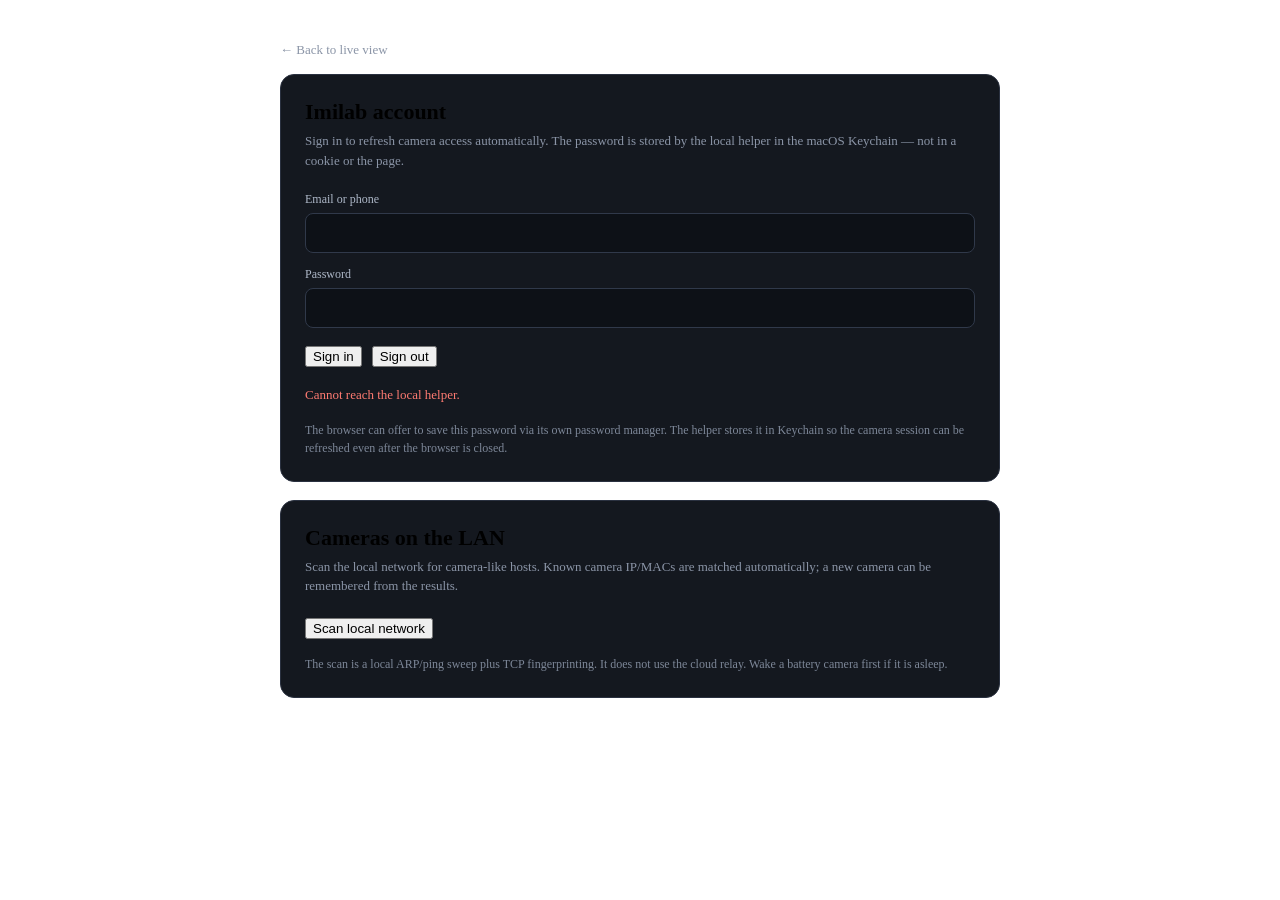
==== web/static/settings.html @ fc8f1063 "Initial commit: local EC4 viewer with LAN camera scan" ====
<!doctype html>
<html lang="en">
<head>
  <meta charset="utf-8">
  <meta name="viewport" content="width=device-width, initial-scale=1">
  <title>EC4 Live — Settings</title>
  <link rel="stylesheet" href="/static/style.css">
  <style>
    .settings-wrap { max-width: 720px; margin: 40px auto; padding: 0 20px; }
    .settings-card { background: #14181f; border: 1px solid #2a3140; border-radius: 14px; padding: 24px; }
    .settings-card + .settings-card { margin-top: 18px; }
    .settings-card h1 { margin: 0 0 6px; font-size: 22px; }
    .settings-sub { color: #8b95a7; font-size: 13px; line-height: 1.5; margin-bottom: 22px; }
    .field { margin-bottom: 14px; }
    .field label { display: block; color: #aeb8c8; font-size: 12px; margin-bottom: 6px; }
    .field input { width: 100%; box-sizing: border-box; background: #0d1117; color: #e6edf3;
      border: 1px solid #30394a; border-radius: 8px; padding: 11px 12px; font-size: 14px; }
    .field input:focus { outline: none; border-color: #4c8dff; }
    .row { display: flex; gap: 10px; align-items: center; margin-top: 18px; flex-wrap: wrap; }
    .status { margin-top: 18px; font-size: 13px; line-height: 1.5; color: #aeb8c8; white-space: pre-wrap; }
    .status.ok { color: #5fd38d; }
    .status.err { color: #ff7b72; }
    .note { margin-top: 16px; font-size: 12px; color: #7d8798; line-height: 1.5; }
    .back { display: inline-block; margin-bottom: 16px; color: #8b95a7; text-decoration: none; font-size: 13px; }
    .back:hover { color: #e6edf3; }
    .scan-meta { margin: 8px 0 14px; color: #7d8798; font-size: 12px; }
    .scan-group { margin-top: 16px; font-size: 12px; color: #8b95a7; text-transform: uppercase; letter-spacing: .04em; }
    .scan-host { display: flex; gap: 10px; align-items: center; justify-content: space-between;
      padding: 10px 0; border-top: 1px solid #232a36; font-size: 13px; }
    .scan-host:first-of-type { border-top: 0; }
    .scan-host-main { min-width: 0; }
    .scan-ip { color: #e6edf3; font-family: ui-monospace, SFMono-Regular, Menlo, monospace; }
    .scan-detail { color: #7d8798; font-size: 11px; margin-top: 2px;
      font-family: ui-monospace, SFMono-Regular, Menlo, monospace; }
    .scan-badge { display: inline-block; margin-left: 8px; padding: 2px 6px; border-radius: 5px;
      font-size: 10px; text-transform: uppercase; letter-spacing: .04em; vertical-align: 1px; }
    .scan-badge.camera { color: #5fd38d; background: #15301f; }
    .scan-badge.possible { color: #d8b45f; background: #332b14; }
    .scan-assign { display: flex; gap: 6px; align-items: center; flex-shrink: 0; }
    .scan-assign select { background: #0d1117; color: #e6edf3; border: 1px solid #30394a;
      border-radius: 7px; padding: 7px 8px; font-size: 12px; }
  </style>
</head>
<body>
  <div class="settings-wrap">
    <a class="back" href="/">← Back to live view</a>

    <div class="settings-card">
      <h1>Imilab account</h1>
      <div class="settings-sub">
        Sign in to refresh camera access automatically. The password is stored
        by the local helper in the macOS Keychain — not in a cookie or the page.
      </div>
      <form id="login-form" autocomplete="on">
        <div class="field">
          <label for="username">Email or phone</label>
          <input id="username" name="username" type="text" autocomplete="username" required>
        </div>
        <div class="field">
          <label for="password">Password</label>
          <input id="password" name="password" type="password" autocomplete="current-password" required>
        </div>
        <div class="row">
          <button class="btn" type="submit" id="login-btn">Sign in</button>
          <button class="btn ghost" type="button" id="logout-btn">Sign out</button>
        </div>
      </form>
      <div id="status" class="status">Checking session…</div>
      <div class="note">
        The browser can offer to save this password via its own password manager.
        The helper stores it in Keychain so the camera session can be refreshed
        even after the browser is closed.
      </div>
    </div>

    <div class="settings-card">
      <h1>Cameras on the LAN</h1>
      <div class="settings-sub">
        Scan the local network for camera-like hosts. Known camera IP/MACs are
        matched automatically; a new camera can be remembered from the results.
      </div>
      <div class="row" style="margin-top:0">
        <button class="btn" type="button" id="scan-btn">Scan local network</button>
        <span id="scan-status" class="status" style="margin-top:0"></span>
      </div>
      <div id="scan-results"></div>
      <div class="note">
        The scan is a local ARP/ping sweep plus TCP fingerprinting. It does not
        use the cloud relay. Wake a battery camera first if it is asleep.
      </div>
    </div>
  </div>
  <script>
    const $ = (id) => document.getElementById(id);
    function show(text, cls) {
      const el = $("status");
      el.textContent = text;
      el.className = "status" + (cls ? " " + cls : "");
    }
    function scanStatus(text, cls) {
      const el = $("scan-status");
      el.textContent = text;
      el.className = "status" + (cls ? " " + cls : "");
      el.style.marginTop = "0";
    }
    async function refresh() {
      try {
        const r = await fetch("/api/auth/status", {cache: "no-store"});
        const s = await r.json();
        const bits = [];
        if (s.username) bits.push("Account: " + s.username);
        if (s.imi_expires) bits.push("Imilab token: " + new Date(s.imi_expires).toLocaleString());
        bits.push("Camera token: " + (s.has_iot_token ? "active" : "missing"));
        if (s.has_keychain) bits.push("Password: in Keychain");
        show(bits.join("\n"), s.has_iot_token ? "ok" : "");
      } catch (e) {
        show("Cannot reach the local helper.", "err");
      }
    }
    function badge(text, cls) {
      const el = document.createElement("span");
      el.className = "scan-badge " + cls;
      el.textContent = text;
      return el;
    }
    function hostRow(host, cameraNames) {
      const row = document.createElement("div");
      row.className = "scan-host";
      const main = document.createElement("div");
      main.className = "scan-host-main";
      const ip = document.createElement("span");
      ip.className = "scan-ip";
      ip.textContent = host.ip;
      main.appendChild(ip);
      if (host.camera) main.appendChild(badge(host.camera, "camera"));
      else if (host.likely_camera) main.appendChild(badge("possible camera", "possible"));
      const detail = document.createElement("div");
      detail.className = "scan-detail";
      const parts = [];
      if (host.mac) parts.push(host.mac);
      if (host.ports && host.ports.length) parts.push("ports " + host.ports.join(", "));
      detail.textContent = parts.join(" · ") || "no open ports";
      main.appendChild(detail);
      row.appendChild(main);

      if (!host.camera && host.likely_camera && cameraNames.length) {
        const assign = document.createElement("div");
        assign.className = "scan-assign";
        const select = document.createElement("select");
        for (const name of cameraNames) {
          const opt = document.createElement("option");
          opt.value = name;
          opt.textContent = name;
          select.appendChild(opt);
        }
        const button = document.createElement("button");
        button.className = "btn ghost";
        button.type = "button";
        button.textContent = "Remember";
        button.addEventListener("click", async () => {
          button.disabled = true;
          try {
            const r = await fetch("/api/scan/remember", {
              method: "POST",
              headers: {"Content-Type": "application/json"},
              body: JSON.stringify({name: select.value, ip: host.ip, mac: host.mac || ""}),
            });
            const result = await r.json();
            if (!r.ok || result.ok === false) throw new Error(result.error || "save failed");
            scanStatus("Remembered " + select.value + " at " + host.ip + ".", "ok");
            await runScan();
          } catch (err) {
            scanStatus(err.message || "Could not remember device.", "err");
            button.disabled = false;
          }
        });
        assign.appendChild(select);
        assign.appendChild(button);
        row.appendChild(assign);
      }
      return row;
    }
    async function runScan() {
      const button = $("scan-btn");
      const results = $("scan-results");
      button.disabled = true;
      button.textContent = "Scanning…";
      scanStatus("Scanning the local subnet…");
      results.textContent = "";
      try {
        const r = await fetch("/api/scan", {cache: "no-store"});
        const data = await r.json();
        if (!r.ok || data.ok === false) throw new Error(data.error || "scan failed");
        scanStatus(data.cidr + " · " + data.hosts.length + " hosts · " + data.duration + "s", "ok");
        const names = (data.configured || []).map((c) => c.name);
        const configured = data.configured || [];
        if (configured.length) {
          const heading = document.createElement("div");
          heading.className = "scan-group";
          heading.textContent = "Configured cameras";
          results.appendChild(heading);
          for (const cam of configured) {
            const row = document.createElement("div");
            row.className = "scan-host";
            const main = document.createElement("div");
            main.className = "scan-host-main";
            const name = document.createElement("span");
            name.className = "scan-ip";
            name.textContent = cam.name;
            main.appendChild(name);
            main.appendChild(badge(cam.seen ? "found" : "not found", cam.seen ? "camera" : "possible"));
            const detail = document.createElement("div");
            detail.className = "scan-detail";
            detail.textContent = cam.known_ip ? "remembered at " + cam.known_ip : "no LAN address remembered";
            main.appendChild(detail);
            row.appendChild(main);
            results.appendChild(row);
          }
        }
        const visible = (data.hosts || []).filter(
          (h) => h.camera || h.likely_camera || (h.ports && h.ports.length)
        );
        const heading = document.createElement("div");
        heading.className = "scan-group";
        heading.textContent = "Discovered hosts";
        results.appendChild(heading);
        if (!visible.length) {
          const empty = document.createElement("div");
          empty.className = "scan-meta";
          empty.textContent = "No camera-like hosts found. Wake a camera and scan again.";
          results.appendChild(empty);
        } else {
          for (const host of visible) results.appendChild(hostRow(host, names));
        }
      } catch (err) {
        scanStatus(err.message || "Scan failed.", "err");
      } finally {
        button.disabled = false;
        button.textContent = "Scan local network";
      }
    }
    $("login-form").addEventListener("submit", async (ev) => {
      ev.preventDefault();
      const username = $("username").value.trim();
      const password = $("password").value;
      $("login-btn").disabled = true;
      show("Signing in…");
      try {
        const r = await fetch("/api/auth/login", {
          method: "POST",
          headers: {"Content-Type": "application/json"},
          body: JSON.stringify({username, password}),
        });
        const s = await r.json();
        if (!r.ok || s.ok === false) {
          show(s.error || "Sign-in failed.", "err");
        } else if (s.needs_verification) {
          show("This account needs extra verification: " + (s.account || "") +
               "\nUse the app once to complete the second step.", "err");
        } else {
          $("password").value = "";
          show("Signed in. " + (s.iot_ok
            ? "Camera token is active."
            : "Camera token exchange failed: " + (s.iot_error || "unknown error")),
            s.iot_ok ? "ok" : "err");
          if (s.iot_ok) setTimeout(() => location.href = "/", 1200);
        }
      } catch (e) {
        show("Sign-in request failed.", "err");
      } finally {
        $("login-btn").disabled = false;
        refresh();
      }
    });
    $("logout-btn").addEventListener("click", async () => {
      await fetch("/api/auth/logout", {method: "POST"});
      show("Signed out. Credentials removed from Keychain.", "ok");
      setTimeout(refresh, 600);
    });
    $("scan-btn").addEventListener("click", runScan);
    refresh();
  </script>
</body>
</html>
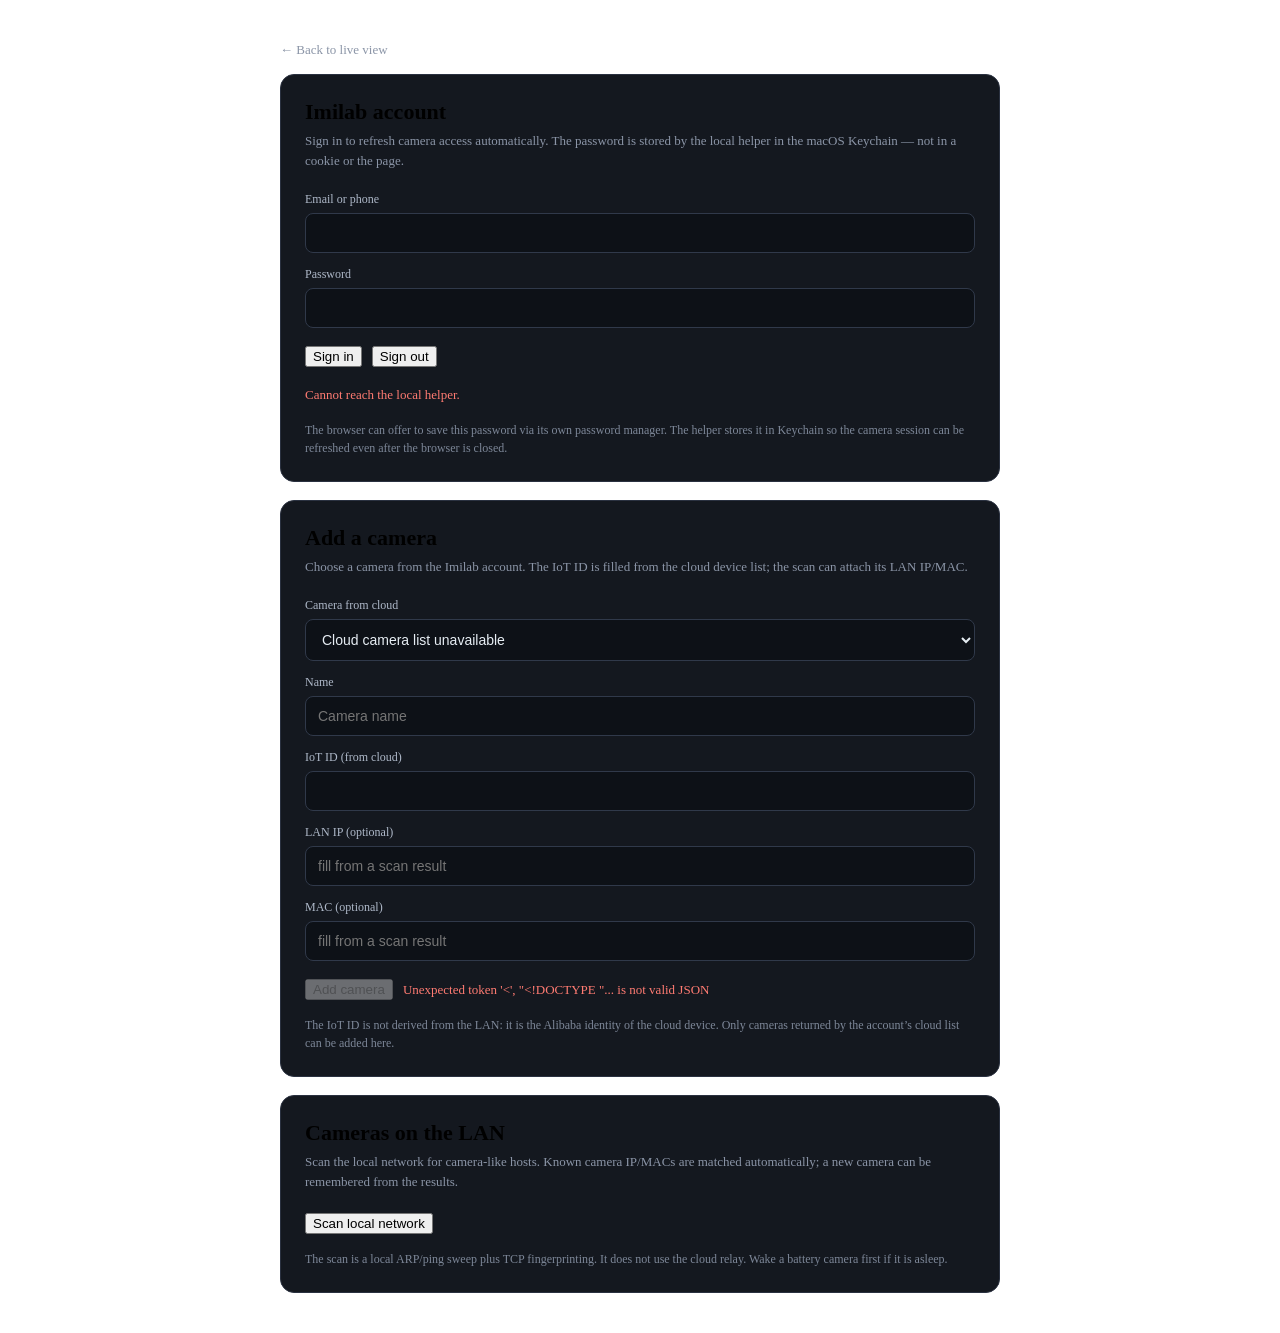
==== commit adfaf4ad: "Add cloud camera discovery and live config refresh" ====
--- a/web/static/settings.html
+++ b/web/static/settings.html
@@ -16,6 +16,10 @@
     .field input { width: 100%; box-sizing: border-box; background: #0d1117; color: #e6edf3;
       border: 1px solid #30394a; border-radius: 8px; padding: 11px 12px; font-size: 14px; }
     .field input:focus { outline: none; border-color: #4c8dff; }
+    .field select { width: 100%; box-sizing: border-box; background: #0d1117; color: #e6edf3;
+      border: 1px solid #30394a; border-radius: 8px; padding: 11px 12px; font-size: 14px; }
+    .field select:focus { outline: none; border-color: #4c8dff; }
+    .field input[readonly] { color: #8b95a7; }
     .row { display: flex; gap: 10px; align-items: center; margin-top: 18px; flex-wrap: wrap; }
     .status { margin-top: 18px; font-size: 13px; line-height: 1.5; color: #aeb8c8; white-space: pre-wrap; }
     .status.ok { color: #5fd38d; }
@@ -73,6 +77,43 @@
       </div>
     </div>
 
+    <div class="settings-card" id="add-camera-card">
+      <h1>Add a camera</h1>
+      <div class="settings-sub">
+        Choose a camera from the Imilab account. The IoT ID is filled from the
+        cloud device list; the scan can attach its LAN IP/MAC.
+      </div>
+      <div class="field">
+        <label for="cloud-select">Camera from cloud</label>
+        <select id="cloud-select"><option value="">Loading cameras…</option></select>
+      </div>
+      <div class="field">
+        <label for="add-name">Name</label>
+        <input id="add-name" type="text" placeholder="Camera name" required>
+      </div>
+      <div class="field">
+        <label for="add-iot">IoT ID (from cloud)</label>
+        <input id="add-iot" type="text" readonly>
+      </div>
+      <div class="field">
+        <label for="add-ip">LAN IP (optional)</label>
+        <input id="add-ip" type="text" placeholder="fill from a scan result">
+      </div>
+      <div class="field">
+        <label for="add-mac">MAC (optional)</label>
+        <input id="add-mac" type="text" placeholder="fill from a scan result">
+      </div>
+      <div class="row">
+        <button class="btn" type="button" id="add-btn" disabled>Add camera</button>
+        <span id="add-status" class="status" style="margin-top:0"></span>
+      </div>
+      <div class="note">
+        The IoT ID is not derived from the LAN: it is the Alibaba identity of
+        the cloud device. Only cameras returned by the account’s cloud list can
+        be added here.
+      </div>
+    </div>
+
     <div class="settings-card">
       <h1>Cameras on the LAN</h1>
       <div class="settings-sub">
@@ -115,6 +156,92 @@
         show(bits.join("\n"), s.has_iot_token ? "ok" : "");
       } catch (e) {
         show("Cannot reach the local helper.", "err");
+      }
+    }
+    function addStatus(text, cls) {
+      const el = $("add-status");
+      el.textContent = text;
+      el.className = "status" + (cls ? " " + cls : "");
+      el.style.marginTop = "0";
+    }
+    function useHost(host) {
+      $("add-ip").value = host.ip || "";
+      $("add-mac").value = host.mac || "";
+      $("add-camera-card").scrollIntoView({behavior: "smooth", block: "start"});
+      $("cloud-select").focus();
+    }
+    async function loadCloudCameras() {
+      const select = $("cloud-select");
+      const button = $("add-btn");
+      select.disabled = true;
+      button.disabled = true;
+      select.textContent = "";
+      try {
+        const r = await fetch("/api/cloud/cameras", {cache: "no-store"});
+        const data = await r.json();
+        if (!r.ok || data.ok === false) throw new Error(data.error || "cloud list failed");
+        const available = (data.cameras || []).filter((camera) => !camera.configured);
+        if (!available.length) {
+          const opt = document.createElement("option");
+          opt.value = "";
+          opt.textContent = "All cloud cameras are already added";
+          select.appendChild(opt);
+          addStatus("No new cameras in the Imilab cloud list.");
+          select.disabled = false;
+          return;
+        }
+        for (const camera of available) {
+          const opt = document.createElement("option");
+          opt.value = camera.iot_id;
+          opt.textContent = camera.name + " — " + (camera.product_name || "camera").trim();
+          opt.dataset.name = camera.name;
+          select.appendChild(opt);
+        }
+        select.disabled = false;
+        const first = available[0];
+        $("add-name").value = first.name;
+        $("add-iot").value = first.iot_id;
+        button.disabled = false;
+        addStatus("Select a cloud camera, then add it.");
+      } catch (err) {
+        const opt = document.createElement("option");
+        opt.value = "";
+        opt.textContent = "Cloud camera list unavailable";
+        select.appendChild(opt);
+        addStatus(err.message || "Could not read the cloud camera list.", "err");
+        select.disabled = false;
+      }
+    }
+    async function addCamera() {
+      const button = $("add-btn");
+      const name = $("add-name").value.trim();
+      const iotId = $("add-iot").value.trim();
+      if (!name || !iotId) {
+        addStatus("Choose a cloud camera first.", "err");
+        return;
+      }
+      button.disabled = true;
+      addStatus("Adding " + name + "…");
+      try {
+        const r = await fetch("/api/cameras/add", {
+          method: "POST",
+          headers: {"Content-Type": "application/json"},
+          body: JSON.stringify({
+            name,
+            iot_id: iotId,
+            ip: $("add-ip").value.trim(),
+            mac: $("add-mac").value.trim(),
+          }),
+        });
+        const data = await r.json();
+        if (!r.ok || data.ok === false) throw new Error(data.error || "add failed");
+        $("add-ip").value = "";
+        $("add-mac").value = "";
+        await loadCloudCameras();
+        addStatus("Added " + name + ". Open the live view and click Refresh.", "ok");
+      } catch (err) {
+        addStatus(err.message || "Could not add the camera.", "err");
+        button.disabled = false;
       }
     }
     function badge(text, cls) {
@@ -142,6 +269,15 @@
       detail.textContent = parts.join(" · ") || "no open ports";
       main.appendChild(detail);
       row.appendChild(main);
+
+      if (!host.camera) {
+        const use = document.createElement("button");
+        use.className = "btn ghost";
+        use.type = "button";
+        use.textContent = "Use IP";
+        use.addEventListener("click", () => useHost(host));
+        row.appendChild(use);
+      }
 
       if (!host.camera && host.likely_camera && cameraNames.length) {
         const assign = document.createElement("div");
@@ -277,8 +413,23 @@
       show("Signed out. Credentials removed from Keychain.", "ok");
       setTimeout(refresh, 600);
     });
+    $("cloud-select").addEventListener("change", () => {
+      const select = $("cloud-select");
+      const opt = select.options[select.selectedIndex];
+      if (!opt || !opt.value) {
+        $("add-iot").value = "";
+        $("add-btn").disabled = true;
+        return;
+      }
+      $("add-name").value = opt.dataset.name || "";
+      $("add-iot").value = opt.value;
+      $("add-btn").disabled = false;
+      addStatus("Ready to add " + (opt.dataset.name || "camera") + ".");
+    });
+    $("add-btn").addEventListener("click", addCamera);
     $("scan-btn").addEventListener("click", runScan);
     refresh();
+    loadCloudCameras();
   </script>
 </body>
 </html>
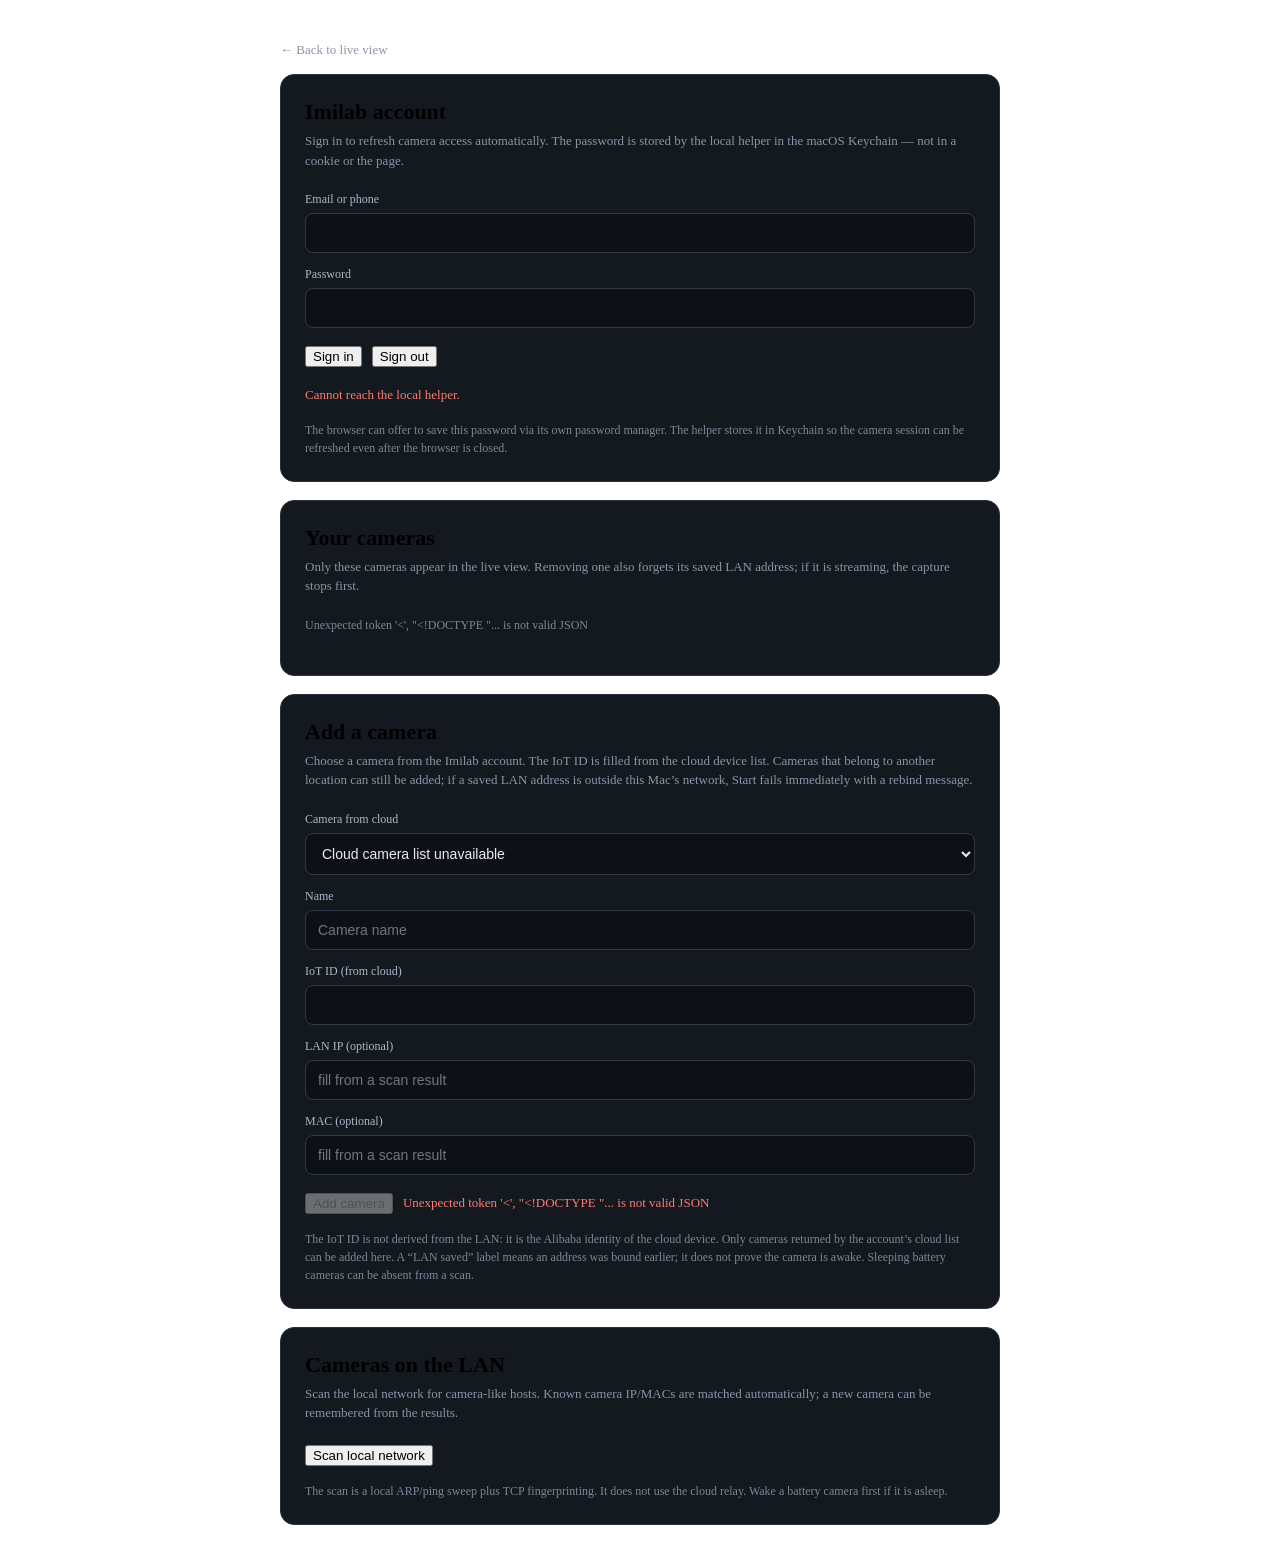
==== commit df6f53a3: "Add camera removal and reject remote LAN addresses" ====
--- a/web/static/settings.html
+++ b/web/static/settings.html
@@ -43,6 +43,9 @@
     .scan-assign { display: flex; gap: 6px; align-items: center; flex-shrink: 0; }
     .scan-assign select { background: #0d1117; color: #e6edf3; border: 1px solid #30394a;
       border-radius: 7px; padding: 7px 8px; font-size: 12px; }
+    .btn.danger { color: #ff9a93; border-color: #5a2a2a; background: transparent; }
+    .btn.danger:hover { color: #ffb4ae; border-color: #7a3636; background: #2a1316; }
+    .camera-actions { flex-shrink: 0; }
   </style>
 </head>
 <body>
@@ -77,11 +80,23 @@
       </div>
     </div>
 
+    <div class="settings-card" id="configured-card">
+      <h1>Your cameras</h1>
+      <div class="settings-sub">
+        Only these cameras appear in the live view. Removing one also forgets
+        its saved LAN address; if it is streaming, the capture stops first.
+      </div>
+      <div id="configured-list"><div class="scan-meta">Loading cameras…</div></div>
+      <div id="configured-status" class="status"></div>
+    </div>
+
     <div class="settings-card" id="add-camera-card">
       <h1>Add a camera</h1>
       <div class="settings-sub">
         Choose a camera from the Imilab account. The IoT ID is filled from the
-        cloud device list; the scan can attach its LAN IP/MAC.
+        cloud device list. Cameras that belong to another location can still be
+        added; if a saved LAN address is outside this Mac’s network, Start
+        fails immediately with a rebind message.
       </div>
       <div class="field">
         <label for="cloud-select">Camera from cloud</label>
@@ -110,7 +125,9 @@
       <div class="note">
         The IoT ID is not derived from the LAN: it is the Alibaba identity of
         the cloud device. Only cameras returned by the account’s cloud list can
-        be added here.
+        be added here. A “LAN saved” label means an address was bound earlier;
+        it does not prove the camera is awake. Sleeping battery cameras can be
+        absent from a scan.
       </div>
     </div>
 
@@ -164,11 +181,132 @@
       el.className = "status" + (cls ? " " + cls : "");
       el.style.marginTop = "0";
     }
+    function configuredStatus(text, cls) {
+      const el = $("configured-status");
+      el.textContent = text;
+      el.className = "status" + (cls ? " " + cls : "");
+    }
+    function formatWhen(value) {
+      if (!value) return "";
+      const date = new Date(value);
+      return isNaN(date.getTime()) ? value : date.toLocaleString();
+    }
     function useHost(host) {
       $("add-ip").value = host.ip || "";
       $("add-mac").value = host.mac || "";
       $("add-camera-card").scrollIntoView({behavior: "smooth", block: "start"});
       $("cloud-select").focus();
+    }
+    async function loadConfiguredCameras() {
+      const list = $("configured-list");
+      list.textContent = "";
+      try {
+        const r = await fetch("/api/cameras", {cache: "no-store"});
+        const data = await r.json();
+        if (!r.ok || data.ok === false) throw new Error(data.error || "camera list failed");
+        const cameras = data.cameras || [];
+        if (!cameras.length) {
+          const empty = document.createElement("div");
+          empty.className = "scan-meta";
+          empty.textContent = "No cameras configured yet. Add one below.";
+          list.appendChild(empty);
+          return;
+        }
+        for (const cam of cameras) {
+          const row = document.createElement("div");
+          row.className = "scan-host";
+          const main = document.createElement("div");
+          main.className = "scan-host-main";
+          const name = document.createElement("span");
+          name.className = "scan-ip";
+          name.textContent = cam.name;
+          main.appendChild(name);
+          if (cam.playing) main.appendChild(badge("streaming", "camera"));
+          main.appendChild(cam.lan_ip
+            ? badge("LAN saved", "camera")
+            : badge("no LAN address", "possible"));
+          const detail = document.createElement("div");
+          detail.className = "scan-detail";
+          const bits = [];
+          if (cam.lan_ip) bits.push(cam.lan_ip);
+          if (cam.lan_bound_at) bits.push("bound " + formatWhen(cam.lan_bound_at));
+          if (!bits.length) bits.push("use the scan below to bind an address");
+          detail.textContent = bits.join(" · ");
+          main.appendChild(detail);
+          row.appendChild(main);
+
+          const actions = document.createElement("div");
+          actions.className = "camera-actions";
+          const remove = document.createElement("button");
+          remove.className = "btn ghost danger";
+          remove.type = "button";
+          remove.textContent = "Remove";
+          remove.addEventListener("click", () => removeCamera(cam));
+          actions.appendChild(remove);
+          row.appendChild(actions);
+          list.appendChild(row);
+        }
+      } catch (err) {
+        const failed = document.createElement("div");
+        failed.className = "scan-meta";
+        failed.textContent = err.message || "Could not read the local camera list.";
+        list.appendChild(failed);
+      }
+    }
+    async function removeCamera(cam) {
+      const message = cam.playing
+        ? "Remove " + cam.name + " and stop its live stream?"
+        : "Remove " + cam.name + " from the live view?";
+      if (!window.confirm(message)) return;
+      configuredStatus("Removing " + cam.name + "…");
+      try {
+        const r = await fetch("/api/cameras/remove", {
+          method: "POST",
+          headers: {"Content-Type": "application/json"},
+          body: JSON.stringify({name: cam.name}),
+        });
+        const data = await r.json();
+        if (!r.ok || data.ok === false) throw new Error(data.error || "remove failed");
+        configuredStatus(data.stopped
+          ? "Removed " + cam.name + " and stopped its stream."
+          : "Removed " + cam.name + ".", "ok");
+        await Promise.all([loadConfiguredCameras(), loadCloudCameras()]);
+      } catch (err) {
+        configuredStatus(err.message || "Could not remove the camera.", "err");
+      }
+    }
+    let cloudCameras = [];
+    function renderCloudCameras() {
+      const select = $("cloud-select");
+      const button = $("add-btn");
+      const available = cloudCameras
+        .filter((camera) => !camera.configured)
+        .sort((a, b) => a.name.localeCompare(b.name));
+      select.textContent = "";
+      button.disabled = true;
+      if (!available.length) {
+        const opt = document.createElement("option");
+        opt.value = "";
+        opt.textContent = "All cloud cameras are already added";
+        select.appendChild(opt);
+        select.disabled = false;
+        addStatus("No new cameras in the Imilab cloud list.");
+        return;
+      }
+      for (const camera of available) {
+        const opt = document.createElement("option");
+        opt.value = camera.iot_id;
+        opt.textContent = camera.name + " — " +
+          (camera.product_name || "camera").trim();
+        opt.dataset.name = camera.name;
+        select.appendChild(opt);
+      }
+      select.disabled = false;
+      const first = available[0];
+      $("add-name").value = first.name;
+      $("add-iot").value = first.iot_id;
+      button.disabled = false;
+      addStatus("Select a cloud camera, then add it. Use the scan below to bind its LAN address.");
     }
     async function loadCloudCameras() {
       const select = $("cloud-select");
@@ -180,29 +318,8 @@
         const r = await fetch("/api/cloud/cameras", {cache: "no-store"});
         const data = await r.json();
         if (!r.ok || data.ok === false) throw new Error(data.error || "cloud list failed");
-        const available = (data.cameras || []).filter((camera) => !camera.configured);
-        if (!available.length) {
-          const opt = document.createElement("option");
-          opt.value = "";
-          opt.textContent = "All cloud cameras are already added";
-          select.appendChild(opt);
-          addStatus("No new cameras in the Imilab cloud list.");
-          select.disabled = false;
-          return;
-        }
-        for (const camera of available) {
-          const opt = document.createElement("option");
-          opt.value = camera.iot_id;
-          opt.textContent = camera.name + " — " + (camera.product_name || "camera").trim();
-          opt.dataset.name = camera.name;
-          select.appendChild(opt);
-        }
-        select.disabled = false;
-        const first = available[0];
-        $("add-name").value = first.name;
-        $("add-iot").value = first.iot_id;
-        button.disabled = false;
-        addStatus("Select a cloud camera, then add it.");
+        cloudCameras = data.cameras || [];
+        renderCloudCameras();
       } catch (err) {
         const opt = document.createElement("option");
         opt.value = "";
@@ -237,7 +354,7 @@
         if (!r.ok || data.ok === false) throw new Error(data.error || "add failed");
         $("add-ip").value = "";
         $("add-mac").value = "";
-        await loadCloudCameras();
+        await Promise.all([loadCloudCameras(), loadConfiguredCameras()]);
         addStatus("Added " + name + ". Open the live view and click Refresh.", "ok");
       } catch (err) {
         addStatus(err.message || "Could not add the camera.", "err");
@@ -373,6 +490,7 @@
       } finally {
         button.disabled = false;
         button.textContent = "Scan local network";
+        loadConfiguredCameras();
       }
     }
     $("login-form").addEventListener("submit", async (ev) => {
@@ -430,6 +548,7 @@
     $("scan-btn").addEventListener("click", runScan);
     refresh();
     loadCloudCameras();
+    loadConfiguredCameras();
   </script>
 </body>
 </html>
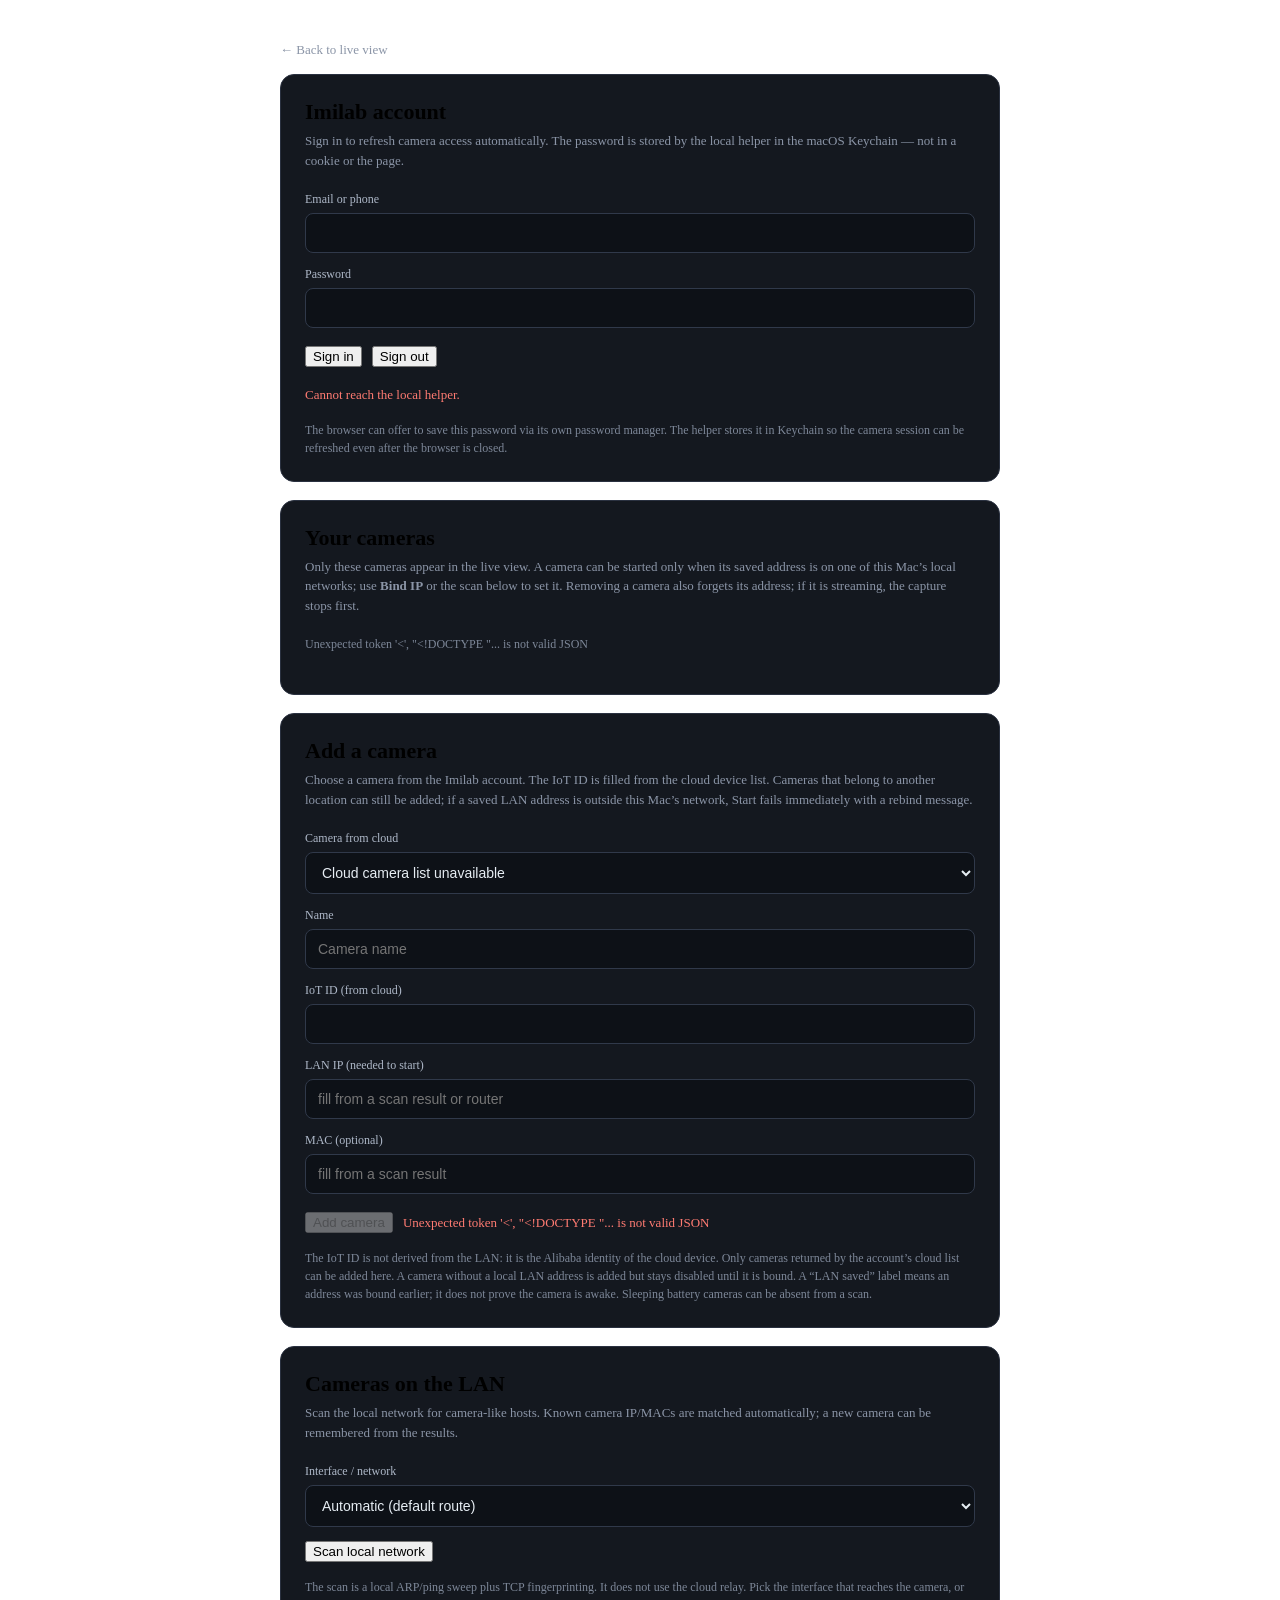
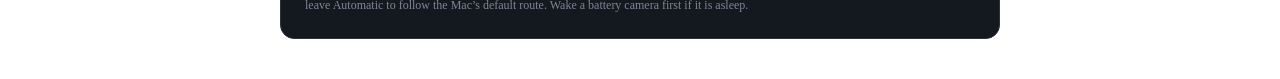
==== commit 0cdb1942: "Gate camera starts by local LAN and select scan interface" ====
--- a/web/static/settings.html
+++ b/web/static/settings.html
@@ -83,8 +83,10 @@
     <div class="settings-card" id="configured-card">
       <h1>Your cameras</h1>
       <div class="settings-sub">
-        Only these cameras appear in the live view. Removing one also forgets
-        its saved LAN address; if it is streaming, the capture stops first.
+        Only these cameras appear in the live view. A camera can be started only
+        when its saved address is on one of this Mac’s local networks; use
+        <strong>Bind IP</strong> or the scan below to set it. Removing a camera
+        also forgets its address; if it is streaming, the capture stops first.
       </div>
       <div id="configured-list"><div class="scan-meta">Loading cameras…</div></div>
       <div id="configured-status" class="status"></div>
@@ -111,8 +113,8 @@
         <input id="add-iot" type="text" readonly>
       </div>
       <div class="field">
-        <label for="add-ip">LAN IP (optional)</label>
-        <input id="add-ip" type="text" placeholder="fill from a scan result">
+        <label for="add-ip">LAN IP (needed to start)</label>
+        <input id="add-ip" type="text" placeholder="fill from a scan result or router">
       </div>
       <div class="field">
         <label for="add-mac">MAC (optional)</label>
@@ -125,9 +127,10 @@
       <div class="note">
         The IoT ID is not derived from the LAN: it is the Alibaba identity of
         the cloud device. Only cameras returned by the account’s cloud list can
-        be added here. A “LAN saved” label means an address was bound earlier;
-        it does not prove the camera is awake. Sleeping battery cameras can be
-        absent from a scan.
+        be added here. A camera without a local LAN address is added but stays
+        disabled until it is bound. A “LAN saved” label means an address was
+        bound earlier; it does not prove the camera is awake. Sleeping battery
+        cameras can be absent from a scan.
       </div>
     </div>
 
@@ -137,6 +140,10 @@
         Scan the local network for camera-like hosts. Known camera IP/MACs are
         matched automatically; a new camera can be remembered from the results.
       </div>
+      <div class="field">
+        <label for="scan-network">Interface / network</label>
+        <select id="scan-network"><option value="">Automatic (default route)</option></select>
+      </div>
       <div class="row" style="margin-top:0">
         <button class="btn" type="button" id="scan-btn">Scan local network</button>
         <span id="scan-status" class="status" style="margin-top:0"></span>
@@ -144,7 +151,9 @@
       <div id="scan-results"></div>
       <div class="note">
         The scan is a local ARP/ping sweep plus TCP fingerprinting. It does not
-        use the cloud relay. Wake a battery camera first if it is asleep.
+        use the cloud relay. Pick the interface that reaches the camera, or
+        leave Automatic to follow the Mac’s default route. Wake a battery camera
+        first if it is asleep.
       </div>
     </div>
   </div>
@@ -222,21 +231,28 @@
           name.textContent = cam.name;
           main.appendChild(name);
           if (cam.playing) main.appendChild(badge("streaming", "camera"));
-          main.appendChild(cam.lan_ip
-            ? badge("LAN saved", "camera")
-            : badge("no LAN address", "possible"));
+          if (cam.lan_state === "local") main.appendChild(badge("local LAN", "camera"));
+          else if (cam.lan_state === "remote") main.appendChild(badge("outside LAN", "possible"));
+          else main.appendChild(badge("no LAN address", "possible"));
           const detail = document.createElement("div");
           detail.className = "scan-detail";
           const bits = [];
           if (cam.lan_ip) bits.push(cam.lan_ip);
           if (cam.lan_bound_at) bits.push("bound " + formatWhen(cam.lan_bound_at));
-          if (!bits.length) bits.push("use the scan below to bind an address");
+          if (cam.lan_state === "remote") bits.push("outside this Mac’s networks");
+          if (!bits.length) bits.push("use Bind IP or the scan below");
           detail.textContent = bits.join(" · ");
           main.appendChild(detail);
           row.appendChild(main);
 
           const actions = document.createElement("div");
           actions.className = "camera-actions";
+          const bind = document.createElement("button");
+          bind.className = "btn ghost";
+          bind.type = "button";
+          bind.textContent = cam.lan_ip ? "Change IP" : "Bind IP";
+          bind.addEventListener("click", () => bindCamera(cam));
+          actions.appendChild(bind);
           const remove = document.createElement("button");
           remove.className = "btn ghost danger";
           remove.type = "button";
@@ -251,6 +267,32 @@
         failed.className = "scan-meta";
         failed.textContent = err.message || "Could not read the local camera list.";
         list.appendChild(failed);
+      }
+    }
+    async function bindCamera(cam) {
+      const entered = window.prompt(
+        "LAN IP for " + cam.name + " (private address, e.g. 192.168.1.50)",
+        cam.lan_ip || ""
+      );
+      if (entered === null) return;
+      const ip = entered.trim();
+      if (!ip) {
+        configuredStatus("Enter a LAN IP for " + cam.name + ".", "err");
+        return;
+      }
+      configuredStatus("Binding " + cam.name + " to " + ip + "…");
+      try {
+        const r = await fetch("/api/scan/remember", {
+          method: "POST",
+          headers: {"Content-Type": "application/json"},
+          body: JSON.stringify({name: cam.name, ip, mac: cam.lan_mac || ""}),
+        });
+        const data = await r.json();
+        if (!r.ok || data.ok === false) throw new Error(data.error || "bind failed");
+        configuredStatus("Bound " + cam.name + " to " + ip + ".", "ok");
+        await loadConfiguredCameras();
+      } catch (err) {
+        configuredStatus(err.message || "Could not bind the address.", "err");
       }
     }
     async function removeCamera(cam) {
@@ -433,15 +475,42 @@
       }
       return row;
     }
+    async function loadScanInterfaces() {
+      const select = $("scan-network");
+      try {
+        const r = await fetch("/api/scan/interfaces", {cache: "no-store"});
+        const data = await r.json();
+        if (!r.ok || data.ok === false) return;
+        const current = select.value;
+        select.textContent = "";
+        const auto = document.createElement("option");
+        auto.value = "";
+        auto.textContent = "Automatic (default route)";
+        select.appendChild(auto);
+        for (const item of data.interfaces || []) {
+          const opt = document.createElement("option");
+          opt.value = item.cidr;
+          opt.textContent = (item.name ? item.name + " — " : "") + item.cidr;
+          select.appendChild(opt);
+        }
+        if (current && [...select.options].some((opt) => opt.value === current)) {
+          select.value = current;
+        }
+      } catch (_) {
+        // Keep the automatic option; scanning still works without the picker.
+      }
+    }
     async function runScan() {
       const button = $("scan-btn");
       const results = $("scan-results");
+      const cidr = $("scan-network").value;
       button.disabled = true;
       button.textContent = "Scanning…";
-      scanStatus("Scanning the local subnet…");
+      scanStatus("Scanning " + (cidr || "the default local subnet") + "…");
       results.textContent = "";
       try {
-        const r = await fetch("/api/scan", {cache: "no-store"});
+        const url = cidr ? "/api/scan?cidr=" + encodeURIComponent(cidr) : "/api/scan";
+        const r = await fetch(url, {cache: "no-store"});
         const data = await r.json();
         if (!r.ok || data.ok === false) throw new Error(data.error || "scan failed");
         scanStatus(data.cidr + " · " + data.hosts.length + " hosts · " + data.duration + "s", "ok");
@@ -549,6 +618,7 @@
     refresh();
     loadCloudCameras();
     loadConfiguredCameras();
+    loadScanInterfaces();
   </script>
 </body>
 </html>
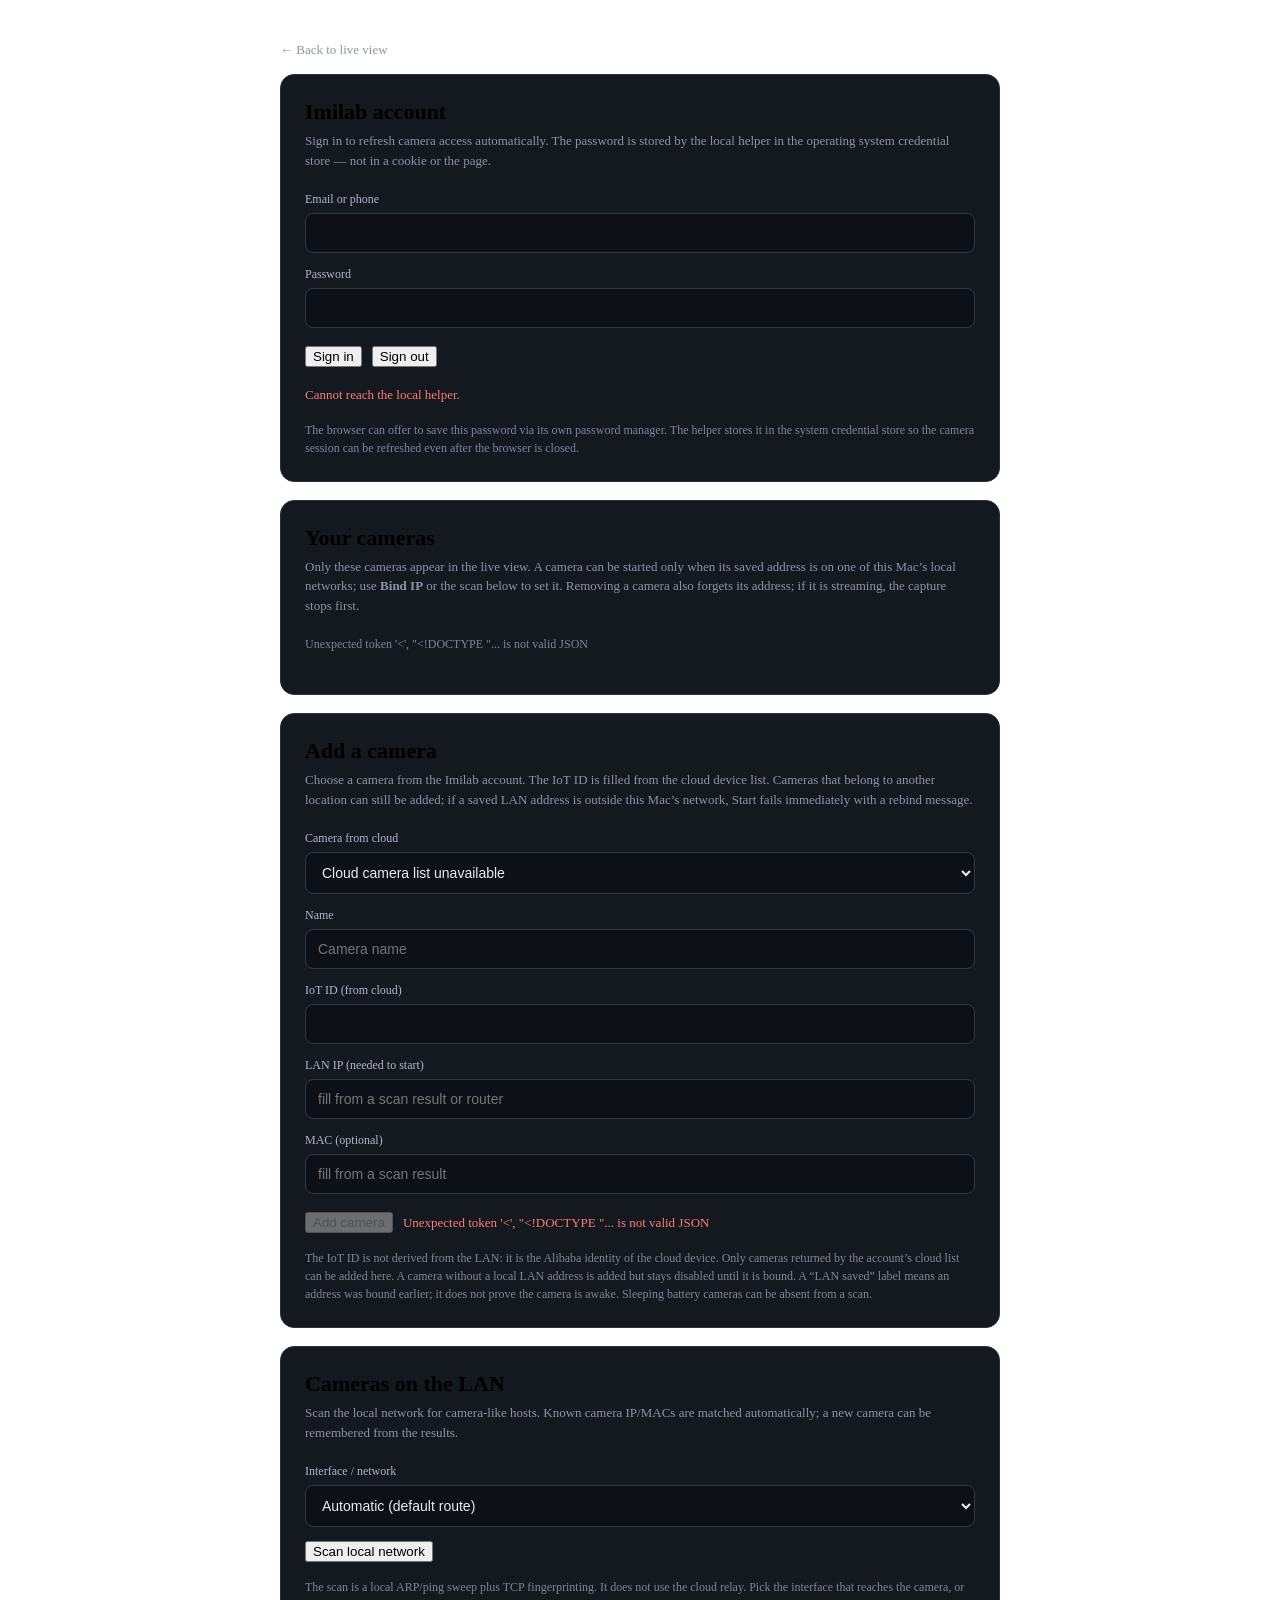
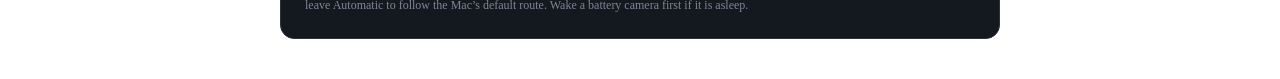
==== commit 87e3143a: "Add minimal Linux support and portable launcher" ====
--- a/web/static/settings.html
+++ b/web/static/settings.html
@@ -56,7 +56,8 @@
       <h1>Imilab account</h1>
       <div class="settings-sub">
         Sign in to refresh camera access automatically. The password is stored
-        by the local helper in the macOS Keychain — not in a cookie or the page.
+        by the local helper in the operating system credential store — not in a
+        cookie or the page.
       </div>
       <form id="login-form" autocomplete="on">
         <div class="field">
@@ -75,8 +76,8 @@
       <div id="status" class="status">Checking session…</div>
       <div class="note">
         The browser can offer to save this password via its own password manager.
-        The helper stores it in Keychain so the camera session can be refreshed
-        even after the browser is closed.
+        The helper stores it in the system credential store so the camera
+        session can be refreshed even after the browser is closed.
       </div>
     </div>
 
@@ -178,7 +179,7 @@
         if (s.username) bits.push("Account: " + s.username);
         if (s.imi_expires) bits.push("Imilab token: " + new Date(s.imi_expires).toLocaleString());
         bits.push("Camera token: " + (s.has_iot_token ? "active" : "missing"));
-        if (s.has_keychain) bits.push("Password: in Keychain");
+        if (s.has_keychain) bits.push("Password: stored");
         show(bits.join("\n"), s.has_iot_token ? "ok" : "");
       } catch (e) {
         show("Cannot reach the local helper.", "err");
@@ -597,7 +598,7 @@
     });
     $("logout-btn").addEventListener("click", async () => {
       await fetch("/api/auth/logout", {method: "POST"});
-      show("Signed out. Credentials removed from Keychain.", "ok");
+      show("Signed out. Credentials removed from the credential store.", "ok");
       setTimeout(refresh, 600);
     });
     $("cloud-select").addEventListener("change", () => {
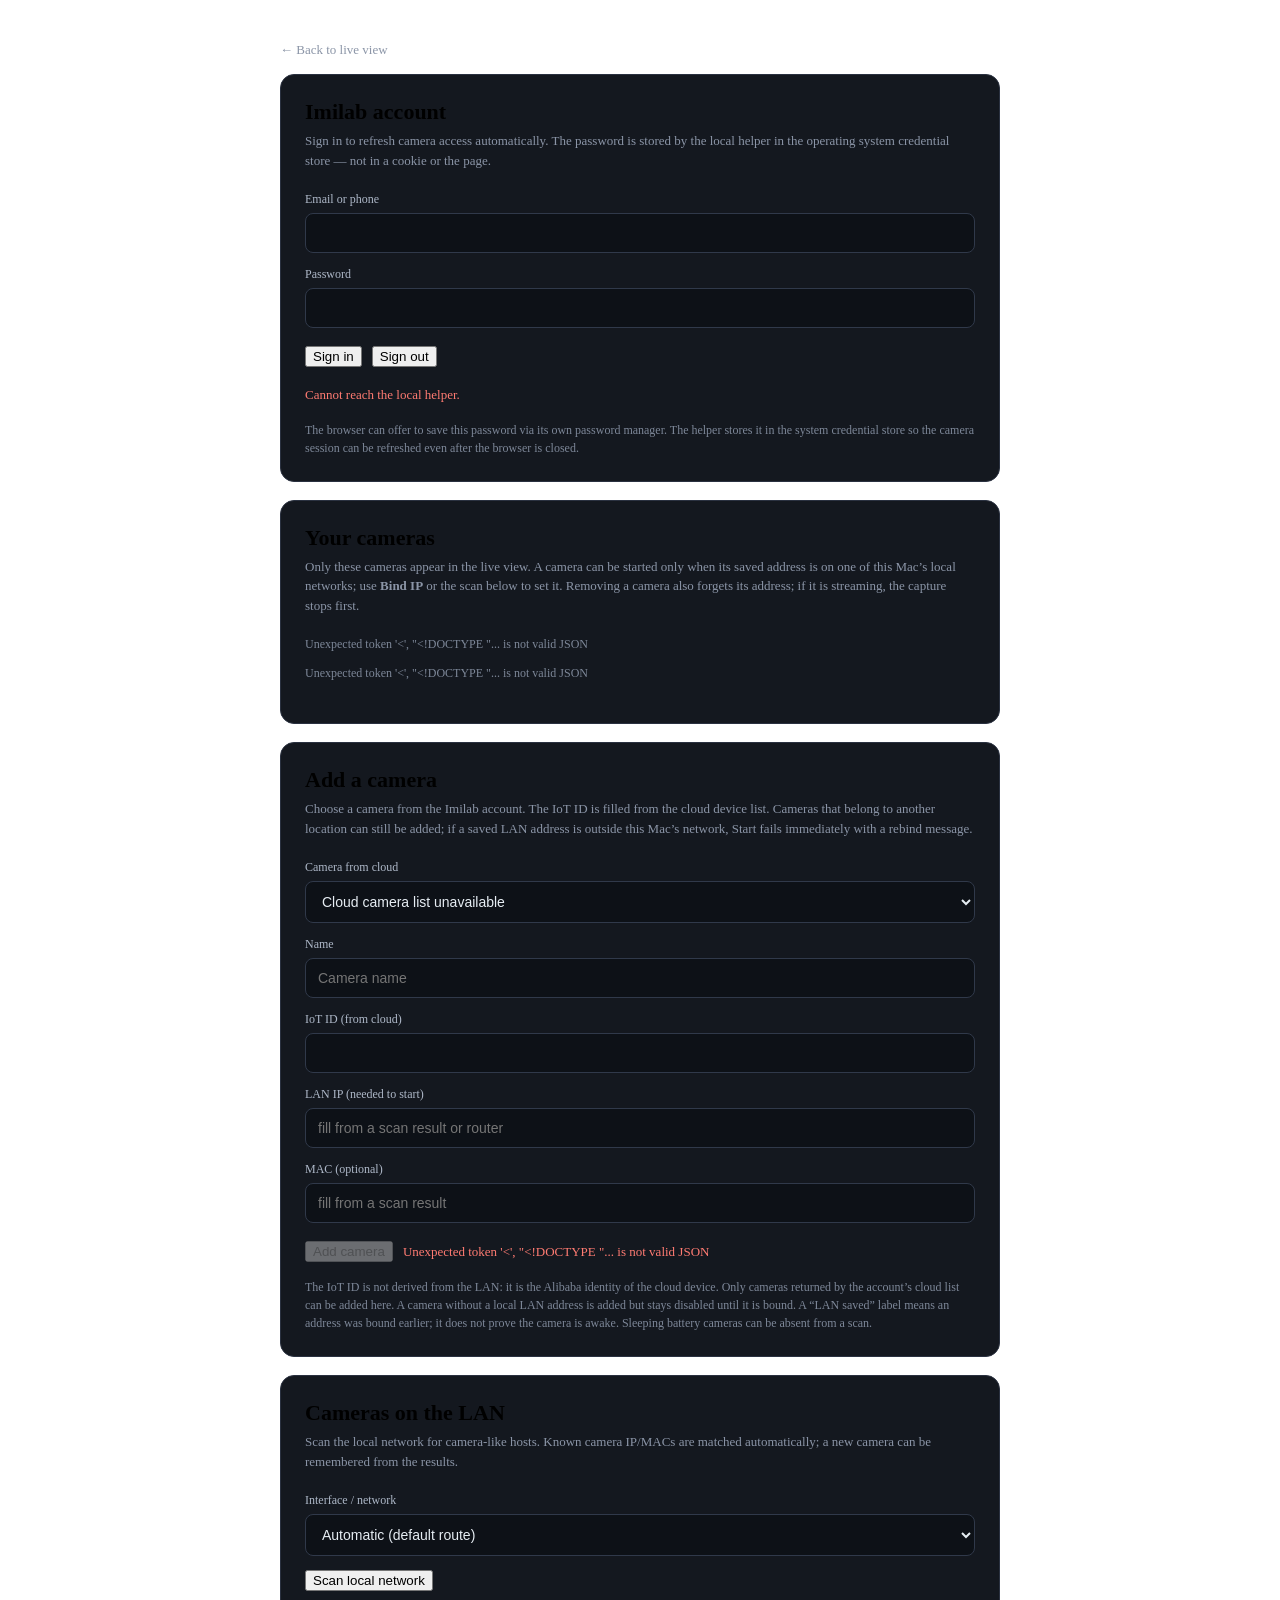
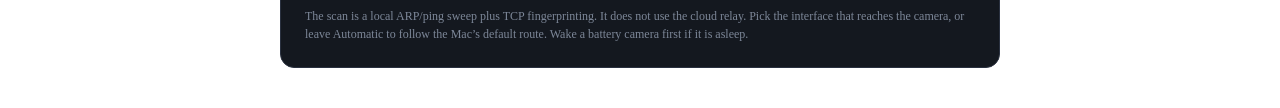
==== commit a3d8296a: "Show cached camera battery level in the viewer" ====
--- a/web/static/settings.html
+++ b/web/static/settings.html
@@ -160,6 +160,7 @@
   </div>
   <script>
     const $ = (id) => document.getElementById(id);
+    let batteryByCamera = {};
     function show(text, cls) {
       const el = $("status");
       el.textContent = text;
@@ -195,6 +196,16 @@
       const el = $("configured-status");
       el.textContent = text;
       el.className = "status" + (cls ? " " + cls : "");
+    }
+    async function loadBattery() {
+      try {
+        const r = await fetch("/api/battery", {cache: "no-store"});
+        const data = await r.json();
+        if (r.ok && data.ok !== false) batteryByCamera = data.battery || {};
+      } catch (_) {
+        // Battery is optional; leave the last known values in place.
+      }
+      loadConfiguredCameras();
     }
     function formatWhen(value) {
       if (!value) return "";
@@ -241,6 +252,15 @@
           if (cam.lan_ip) bits.push(cam.lan_ip);
           if (cam.lan_bound_at) bits.push("bound " + formatWhen(cam.lan_bound_at));
           if (cam.lan_state === "remote") bits.push("outside this Mac’s networks");
+          const batt = batteryByCamera[cam.name];
+          if (batt && Number.isFinite(Number(batt.level))) {
+            let label = "battery " + Math.round(Number(batt.level)) + "%";
+            const volts = Number(batt.voltage);
+            if (Number.isFinite(volts) && volts > 0) {
+              label += " (" + (volts / 1000).toFixed(2) + " V)";
+            }
+            bits.push(label);
+          }
           if (!bits.length) bits.push("use Bind IP or the scan below");
           detail.textContent = bits.join(" · ");
           main.appendChild(detail);
@@ -619,6 +639,7 @@
     refresh();
     loadCloudCameras();
     loadConfiguredCameras();
+    loadBattery();
     loadScanInterfaces();
   </script>
 </body>
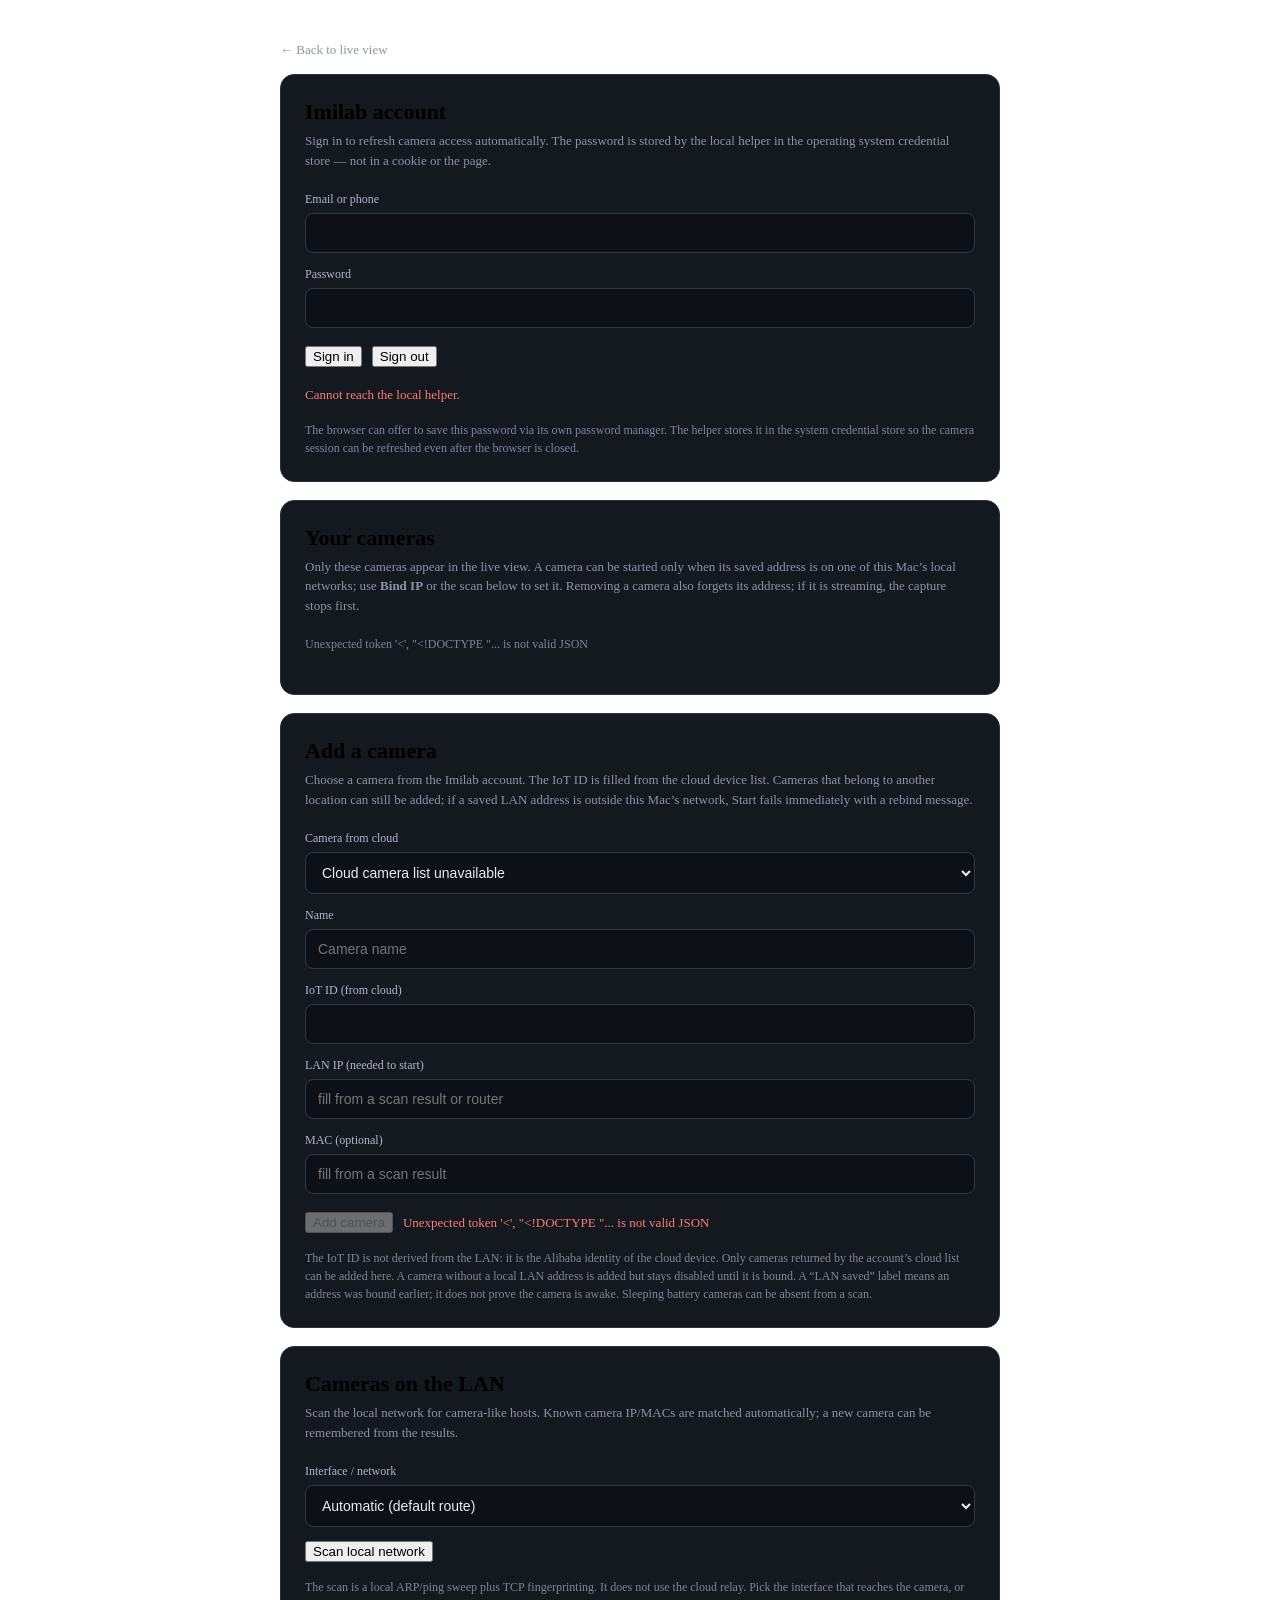
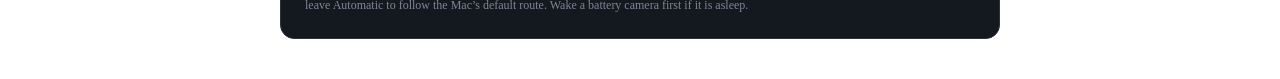
==== commit b6308714: "Prevent duplicate configured camera rows in settings" ====
--- a/web/static/settings.html
+++ b/web/static/settings.html
@@ -161,6 +161,7 @@
   <script>
     const $ = (id) => document.getElementById(id);
     let batteryByCamera = {};
+    let configuredLoadGeneration = 0;
     function show(text, cls) {
       const el = $("status");
       el.textContent = text;
@@ -220,12 +221,14 @@
     }
     async function loadConfiguredCameras() {
       const list = $("configured-list");
-      list.textContent = "";
+      const generation = ++configuredLoadGeneration;
       try {
         const r = await fetch("/api/cameras", {cache: "no-store"});
         const data = await r.json();
+        if (generation !== configuredLoadGeneration) return;
         if (!r.ok || data.ok === false) throw new Error(data.error || "camera list failed");
         const cameras = data.cameras || [];
+        list.textContent = "";
         if (!cameras.length) {
           const empty = document.createElement("div");
           empty.className = "scan-meta";
@@ -284,6 +287,8 @@
           list.appendChild(row);
         }
       } catch (err) {
+        if (generation !== configuredLoadGeneration) return;
+        list.textContent = "";
         const failed = document.createElement("div");
         failed.className = "scan-meta";
         failed.textContent = err.message || "Could not read the local camera list.";
